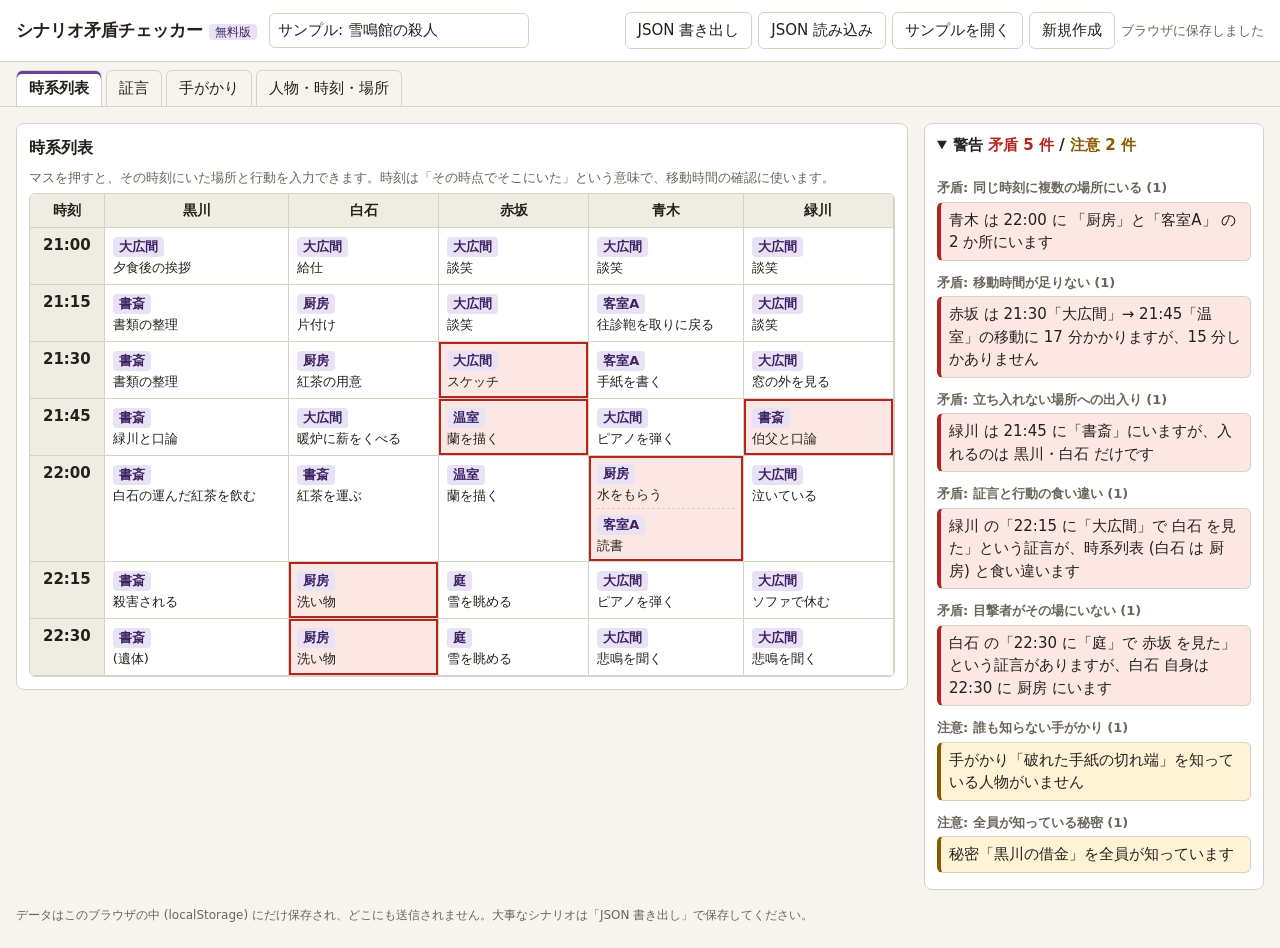
==== index.html @ 0d5d71f2 "シナリオ矛盾チェッカーの無料版を追加 マーダーミステリー・TRPG のシナリオ制作用。ブラウザだけで動き、通信はしない。 - 時系列表 (人物 × 時刻、場所と行動) - 矛盾チェック (同時に複数の" ====
<!doctype html>
<html lang="ja">
<head>
<meta charset="utf-8">
<meta name="viewport" content="width=device-width, initial-scale=1">
<title>シナリオ矛盾チェッカー (無料版)</title>
<meta name="description" content="マーダーミステリー・TRPG のシナリオの時系列表と矛盾チェック。ブラウザだけで動き、通信はしません。">
<meta http-equiv="Content-Security-Policy" content="connect-src 'none'; form-action 'none'; object-src 'none'">
<link rel="stylesheet" href="style.css">
</head>
<body>
<header class="topbar">
  <div class="brand">
    <h1>シナリオ矛盾チェッカー <span class="badge">無料版</span></h1>
    <input id="title" class="title-input" type="text" placeholder="シナリオ名" aria-label="シナリオ名">
  </div>
  <div class="actions">
    <button type="button" id="btn-export">JSON 書き出し</button>
    <label class="button" for="file-import">JSON 読み込み</label>
    <input type="file" id="file-import" accept=".json,application/json" hidden>
    <button type="button" id="btn-sample">サンプルを開く</button>
    <button type="button" id="btn-new">新規作成</button>
    <span id="save-status" class="save-status" aria-live="polite"></span>
  </div>
</header>

<nav class="tabs" role="tablist">
  <button type="button" role="tab" data-tab="timeline">時系列表</button>
  <button type="button" role="tab" data-tab="testimonies">証言</button>
  <button type="button" role="tab" data-tab="clues">手がかり</button>
  <button type="button" role="tab" data-tab="settings">人物・時刻・場所</button>
</nav>

<div class="layout">
  <main id="main"></main>
  <aside class="warnings" aria-label="警告一覧">
    <details id="warn-box" open>
      <summary><span id="warn-summary">警告</span></summary>
      <div id="warn-list"></div>
    </details>
  </aside>
</div>

<dialog id="cell-dialog">
  <form method="dialog" id="cell-form">
    <h2 id="cell-title"></h2>
    <div id="cell-entries"></div>
    <button type="button" id="cell-add">＋ 行動を追加</button>
    <p class="hint">同じ時刻に別の場所の行動を入れると「同じ時刻に複数の場所にいる」と警告されます。</p>
    <div class="dialog-actions">
      <button type="button" id="cell-clear" class="danger">空にする</button>
      <span class="spacer"></span>
      <button type="button" id="cell-cancel">やめる</button>
      <button type="submit" id="cell-save" class="primary">決定</button>
    </div>
  </form>
</dialog>

<footer class="foot">データはこのブラウザの中 (localStorage) にだけ保存され、どこにも送信されません。大事なシナリオは「JSON 書き出し」で保存してください。</footer>

<script src="js/model.js"></script>
<script src="js/checker.js"></script>
<script src="js/sample.js"></script>
<script src="js/app.js"></script>
</body>
</html>
---- style.css ----
:root {
  --bg: #f6f4ef;
  --surface: #ffffff;
  --surface-2: #efece4;
  --text: #24211c;
  --muted: #6b655a;
  --border: #d8d2c4;
  --accent: #6b3fa0;
  --accent-text: #ffffff;
  --error: #b3261e;
  --error-bg: #fde7e4;
  --warn: #8a5a00;
  --warn-bg: #fff3d6;
  --focus: #1f6feb;
  --chip: #e9e2f5;
  --chip-text: #3d2363;
  color-scheme: light;
}
@media (prefers-color-scheme: dark) {
  :root:not([data-theme="light"]) {
    --bg: #17161a;
    --surface: #212026;
    --surface-2: #2a2930;
    --text: #ece9e2;
    --muted: #a9a399;
    --border: #3a3842;
    --accent: #a77de0;
    --accent-text: #17161a;
    --error: #ff8a80;
    --error-bg: #3d1b1a;
    --warn: #f2c35b;
    --warn-bg: #3a2f14;
    --focus: #79a8ff;
    --chip: #3a2c52;
    --chip-text: #e4d6fa;
    color-scheme: dark;
  }
}
:root[data-theme="dark"] {
  --bg: #17161a; --surface: #212026; --surface-2: #2a2930; --text: #ece9e2; --muted: #a9a399;
  --border: #3a3842; --accent: #a77de0; --accent-text: #17161a; --error: #ff8a80; --error-bg: #3d1b1a;
  --warn: #f2c35b; --warn-bg: #3a2f14; --focus: #79a8ff; --chip: #3a2c52; --chip-text: #e4d6fa;
  color-scheme: dark;
}

* { box-sizing: border-box; }
html { -webkit-text-size-adjust: 100%; }
body {
  margin: 0;
  background: var(--bg);
  color: var(--text);
  font-family: system-ui, -apple-system, "Segoe UI", "Hiragino Sans", "Yu Gothic UI", "Meiryo", sans-serif;
  font-size: 15px;
  line-height: 1.5;
}
button, .button, input, select, textarea { font: inherit; color: inherit; }
button, .button {
  display: inline-flex; align-items: center; gap: 4px;
  padding: 6px 12px; min-height: 36px;
  border: 1px solid var(--border); border-radius: 6px;
  background: var(--surface); cursor: pointer; white-space: nowrap;
}
button:hover, .button:hover { background: var(--surface-2); }
button.primary { background: var(--accent); color: var(--accent-text); border-color: var(--accent); }
button.danger { color: var(--error); }
button.small { min-height: 30px; padding: 2px 8px; font-size: 13px; }
:focus-visible { outline: 2px solid var(--focus); outline-offset: 2px; }
input[type="text"], input[type="number"], input[type="time"], select, textarea {
  padding: 5px 8px; min-height: 34px;
  border: 1px solid var(--border); border-radius: 6px;
  background: var(--surface); max-width: 100%;
}
textarea { width: 100%; resize: vertical; }
input[type="checkbox"] { width: 18px; height: 18px; accent-color: var(--accent); }

.topbar {
  display: flex; flex-wrap: wrap; gap: 8px 16px; align-items: center; justify-content: space-between;
  padding: 12px 16px; background: var(--surface); border-bottom: 1px solid var(--border);
}
.brand { display: flex; flex-wrap: wrap; align-items: center; gap: 8px 12px; min-width: 0; }
.brand h1 { font-size: 17px; margin: 0; }
.badge { font-size: 12px; font-weight: normal; padding: 1px 6px; border-radius: 4px; background: var(--chip); color: var(--chip-text); }
.title-input { width: 260px; }
.actions { display: flex; flex-wrap: wrap; gap: 6px; align-items: center; }
.save-status { color: var(--muted); font-size: 13px; min-width: 6em; }

.tabs {
  display: flex; gap: 4px; padding: 8px 16px 0; overflow-x: auto;
  border-bottom: 1px solid var(--border); background: var(--bg);
}
.tabs button { border-radius: 6px 6px 0 0; border-bottom: none; background: transparent; }
.tabs button[aria-selected="true"] { background: var(--surface); font-weight: bold; box-shadow: inset 0 3px 0 var(--accent); }

.layout { display: grid; grid-template-columns: minmax(0, 1fr) 340px; gap: 16px; padding: 16px; align-items: start; }
main { min-width: 0; }
.warnings { position: sticky; top: 8px; max-height: calc(100vh - 16px); overflow: auto; }
.warnings details { background: var(--surface); border: 1px solid var(--border); border-radius: 8px; }
.warnings summary { padding: 10px 12px; font-weight: bold; cursor: pointer; }
#warn-list { padding: 0 12px 12px; }
.warn-group h3 { font-size: 13px; margin: 12px 0 4px; color: var(--muted); }
.warn-item {
  display: block; width: 100%; text-align: left; white-space: normal;
  margin: 4px 0; padding: 6px 8px; min-height: 0;
  border-left: 4px solid var(--warn); background: var(--warn-bg);
}
.warn-item.error { border-left-color: var(--error); background: var(--error-bg); }
.warn-item:hover { filter: brightness(0.97); }
.ok { color: var(--muted); margin: 0; }
.count-error { color: var(--error); }
.count-warn { color: var(--warn); }

.panel { background: var(--surface); border: 1px solid var(--border); border-radius: 8px; padding: 12px; margin-bottom: 16px; }
.panel h2 { font-size: 16px; margin: 0 0 8px; }
.hint { color: var(--muted); font-size: 13px; margin: 6px 0; }
.scroll { overflow: auto; max-width: 100%; -webkit-overflow-scrolling: touch; }
.row-actions { display: flex; flex-wrap: wrap; gap: 6px; margin-top: 8px; }

/* 時系列表 */
.grid-scroll { max-height: 75vh; border: 1px solid var(--border); border-radius: 6px; }
.grid { border-collapse: separate; border-spacing: 0; min-width: 100%; }
.grid th, .grid td { border-right: 1px solid var(--border); border-bottom: 1px solid var(--border); padding: 0; vertical-align: top; }
.grid thead th { position: sticky; top: 0; z-index: 2; background: var(--surface-2); padding: 6px 8px; font-size: 14px; min-width: 130px; }
.grid tbody th { position: sticky; left: 0; z-index: 1; background: var(--surface-2); padding: 6px 8px; font-variant-numeric: tabular-nums; white-space: nowrap; }
.grid thead th:first-child { left: 0; z-index: 3; min-width: 64px; }
.cell {
  display: block; width: 100%; min-height: 56px; padding: 6px 8px;
  border: none; border-radius: 0; background: var(--surface); text-align: left; white-space: normal;
}
.cell:hover { background: var(--surface-2); }
.cell .empty { color: var(--muted); font-size: 13px; }
.entry + .entry { margin-top: 4px; padding-top: 4px; border-top: 1px dashed var(--border); }
.loc-chip { display: inline-block; padding: 0 6px; border-radius: 4px; background: var(--chip); color: var(--chip-text); font-size: 13px; font-weight: bold; }
.action { display: block; font-size: 13px; }
.flag-warn { box-shadow: inset 0 0 0 2px var(--warn); background: var(--warn-bg) !important; }
.flag-error { box-shadow: inset 0 0 0 2px var(--error); background: var(--error-bg) !important; }
.flash { animation: flash 1.2s ease-out 1; }
@keyframes flash { 0%, 40% { outline: 3px solid var(--focus); outline-offset: -3px; } 100% { outline: 3px solid transparent; } }

/* 一覧の行 (証言・手がかり・設定) */
.list { display: flex; flex-direction: column; gap: 8px; }
.item { border: 1px solid var(--border); border-radius: 8px; padding: 8px; background: var(--surface); }
.item.flag-error, .item.flag-warn { border-color: transparent; }
.fields { display: flex; flex-wrap: wrap; gap: 6px 10px; align-items: end; }
.field { display: flex; flex-direction: column; gap: 2px; font-size: 13px; color: var(--muted); }
.field > select, .field > input { color: var(--text); }
.field.grow { flex: 1 1 200px; }
.field.grow input { width: 100%; }
.check { display: inline-flex; align-items: center; gap: 4px; font-size: 13px; color: var(--text); min-height: 34px; }
.checks { display: flex; flex-wrap: wrap; gap: 4px 12px; }

.clue-table { border-collapse: collapse; }
.clue-table th, .clue-table td { border: 1px solid var(--border); padding: 4px 6px; text-align: center; }
.clue-table th { background: var(--surface-2); font-size: 13px; white-space: nowrap; }
.clue-table td.name { text-align: left; min-width: 180px; }
.clue-table td.name input { width: 100%; }
.clue-table td.memo input { width: 160px; }
.clue-table tr.flag-error td, .clue-table tr.flag-warn td { background: var(--warn-bg); }

.travel { border-collapse: collapse; }
.travel th, .travel td { border: 1px solid var(--border); padding: 2px 4px; text-align: center; }
.travel th { background: var(--surface-2); font-size: 13px; white-space: nowrap; }
.travel input { width: 64px; text-align: right; }
.travel td.self { background: var(--surface-2); color: var(--muted); }

dialog {
  width: min(560px, calc(100vw - 32px)); max-height: calc(100vh - 32px);
  border: 1px solid var(--border); border-radius: 10px; padding: 16px;
  background: var(--surface); color: var(--text);
}
dialog::backdrop { background: rgba(0, 0, 0, 0.45); }
dialog h2 { font-size: 16px; margin: 0 0 12px; }
.entry-edit { display: grid; grid-template-columns: 1fr auto; gap: 6px; padding: 8px 0; border-bottom: 1px solid var(--border); }
.entry-edit select { width: 100%; }
.entry-edit textarea { grid-column: 1 / -1; min-height: 60px; }
.dialog-actions { display: flex; gap: 8px; margin-top: 12px; align-items: center; }
.dialog-actions .spacer { flex: 1; }

.foot { padding: 0 16px 24px; color: var(--muted); font-size: 12px; }

@media (max-width: 900px) {
  .layout { grid-template-columns: minmax(0, 1fr); }
  .warnings { position: static; max-height: none; order: -1; }
  #warn-list { max-height: 40vh; overflow: auto; }
}
@media (max-width: 560px) {
  .title-input { width: 100%; }
  .brand { width: 100%; }
  .grid thead th { min-width: 110px; }
}
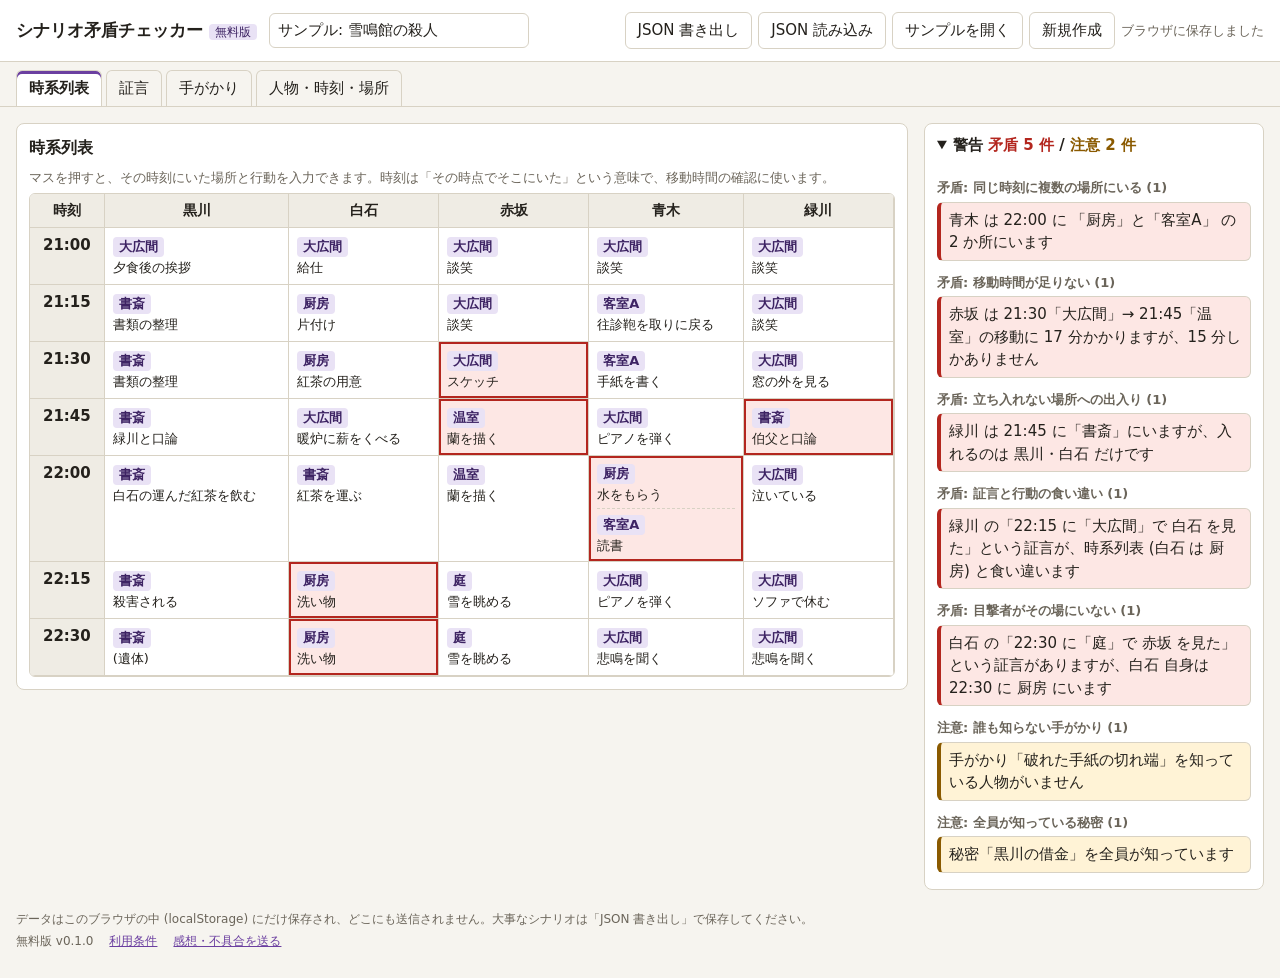
==== commit 98202c06: "利用条件・版番号・感想の受付フォームを追加 - terms.html: データの扱い、作ったシナリオの権利、責任の範囲など - 画面の下に版番号 (v0.1.0)、利用条件、感想・不具合の報告へのリン" ====
--- a/index.html
+++ b/index.html
@@ -56,7 +56,14 @@
   </form>
 </dialog>
 
-<footer class="foot">データはこのブラウザの中 (localStorage) にだけ保存され、どこにも送信されません。大事なシナリオは「JSON 書き出し」で保存してください。</footer>
+<footer class="foot">
+  <p>データはこのブラウザの中 (localStorage) にだけ保存され、どこにも送信されません。大事なシナリオは「JSON 書き出し」で保存してください。</p>
+  <p class="foot-links">
+    <span>無料版 v0.1.0</span>
+    <a href="terms.html">利用条件</a>
+    <a href="https://github.com/pay121102/mystery/issues/new/choose" target="_blank" rel="noopener noreferrer">感想・不具合を送る</a>
+  </p>
+</footer>
 
 <script src="js/model.js"></script>
 <script src="js/checker.js"></script>
--- a/style.css
+++ b/style.css
@@ -176,6 +176,16 @@
 .dialog-actions .spacer { flex: 1; }
 
 .foot { padding: 0 16px 24px; color: var(--muted); font-size: 12px; }
+.foot p { margin: 4px 0; }
+.foot-links { display: flex; flex-wrap: wrap; gap: 4px 16px; }
+a { color: var(--accent); }
+
+/* 利用条件のページ */
+.doc { max-width: 760px; margin: 0 auto; padding: 16px 16px 48px; }
+.doc h1 { font-size: 22px; margin: 8px 0 4px; }
+.doc h2 { font-size: 16px; margin: 24px 0 6px; }
+.doc ul { padding-left: 1.4em; }
+.doc li { margin: 4px 0; }
 
 @media (max-width: 900px) {
   .layout { grid-template-columns: minmax(0, 1fr); }
